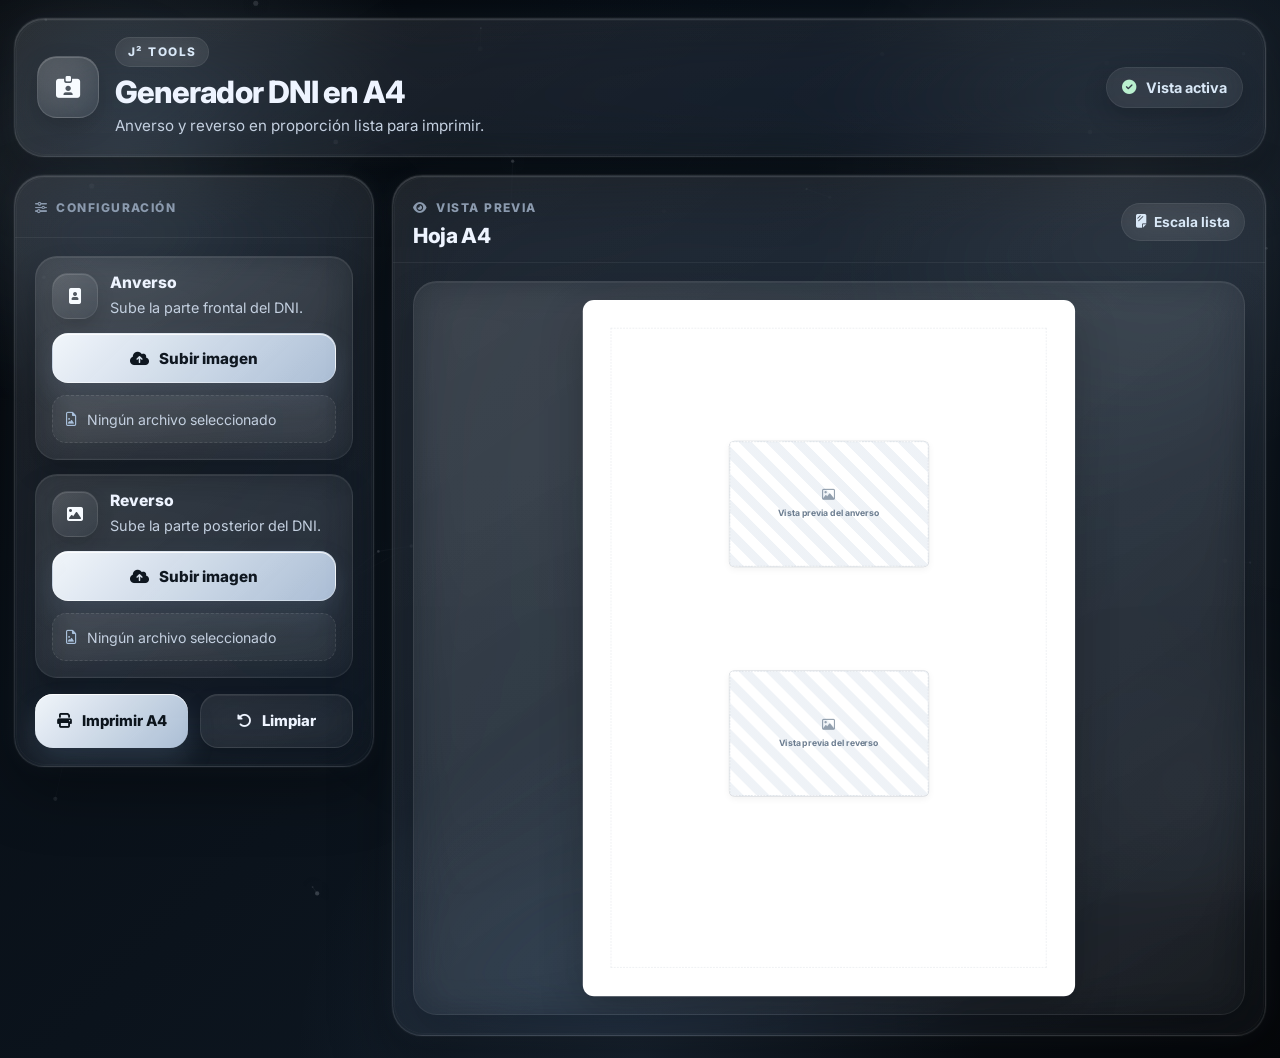
==== DNIs/dnis.html @ a663d4eb "feat: versión inicial completa de WorkRoom" ====
<!DOCTYPE html>
<html lang="es">
<head>
    <meta charset="UTF-8" />
    <meta name="viewport" content="width=device-width, initial-scale=1.0" />
    <title>Generador DNI A4 – J² Tools</title>
    <link rel="icon" type="image/png" href="https://i.postimg.cc/66Ct5ryw/j2.png" />

    <!-- TIPOGRAFÍA -->
    <link rel="preconnect" href="https://fonts.googleapis.com">
    <link rel="preconnect" href="https://fonts.gstatic.com" crossorigin>
    <link href="https://fonts.googleapis.com/css2?family=Inter:wght@400;500;600;700;800&display=swap" rel="stylesheet">

    <!-- ICONOS -->
    <link rel="stylesheet" href="https://cdnjs.cloudflare.com/ajax/libs/font-awesome/6.5.0/css/all.min.css">

    <!-- ESTILOS -->
    <link rel="stylesheet" href="./styles.css">
</head>
<body>

    <!-- INTRO -->
    <div id="introLoader" class="intro-loader" aria-hidden="true">
        <div class="intro-loader__core">
            <div class="intro-loader__ring"></div>
            <div class="intro-loader__ring intro-loader__ring--delay"></div>
            <div class="intro-loader__glow"></div>
            <p class="intro-loader__text">J² Tools</p>
        </div>
    </div>

    <!-- CANVAS MOLÉCULAS -->
    <canvas id="particleCanvas" aria-hidden="true"></canvas>

    <!-- FONDO -->
    <div class="page-bg" aria-hidden="true">
        <div class="bg-orb bg-orb--1"></div>
        <div class="bg-orb bg-orb--2"></div>
        <div class="bg-grid"></div>
    </div>

    <main class="app-shell">

        <!-- HEADER SIMPLE -->
        <header class="app-header glass-card">
            <a href="../index.html" class="brand" title="Ir al inicio">
                <div class="brand__icon">
                    <i class="fa-solid fa-id-card-clip"></i>
                </div>
                <div class="brand__text">
                    <span class="brand__chip">J² Tools</span>
                    <h1>Generador DNI en A4</h1>
                    <p>Anverso y reverso en proporción lista para imprimir.</p>
                </div>
            </a>

            <div class="header-status">
                <span class="status-pill">
                    <i class="fa-solid fa-circle-check"></i>
                    Vista activa
                </span>
            </div>
        </header>

        <!-- WORKSPACE -->
        <section class="workspace">

            <!-- PANEL IZQUIERDO -->
            <aside class="control-panel glass-card">
                <div class="section-head">
                    <div>
                        <span class="section-kicker">
                            <i class="fa-solid fa-sliders"></i>
                            Configuración
                        </span>
                    </div>
                </div>

                <div class="upload-list">

                    <article class="upload-item">
                        <div class="upload-item__head">
                            <div class="upload-item__icon">
                                <i class="fa-solid fa-image-portrait"></i>
                            </div>
                            <div>
                                <h3>Anverso</h3>
                                <p>Sube la parte frontal del DNI.</p>
                            </div>
                        </div>

                        <label for="file1" class="file-label">
                            <i class="fa-solid fa-cloud-arrow-up"></i>
                            <span>Subir imagen</span>
                        </label>
                        <input type="file" id="file1" accept="image/*" hidden>

                        <div class="file-meta" id="file1Name">
                            <i class="fa-regular fa-file-image"></i>
                            <span>Ningún archivo seleccionado</span>
                        </div>
                    </article>

                    <article class="upload-item">
                        <div class="upload-item__head">
                            <div class="upload-item__icon">
                                <i class="fa-solid fa-image"></i>
                            </div>
                            <div>
                                <h3>Reverso</h3>
                                <p>Sube la parte posterior del DNI.</p>
                            </div>
                        </div>

                        <label for="file2" class="file-label">
                            <i class="fa-solid fa-cloud-arrow-up"></i>
                            <span>Subir imagen</span>
                        </label>
                        <input type="file" id="file2" accept="image/*" hidden>

                        <div class="file-meta" id="file2Name">
                            <i class="fa-regular fa-file-image"></i>
                            <span>Ningún archivo seleccionado</span>
                        </div>
                    </article>

                </div>

                <div class="action-row">
                    <button id="printBtn" class="action-btn action-btn--primary" type="button">
                        <i class="fa-solid fa-print"></i>
                        <span>Imprimir A4</span>
                    </button>

                    <button id="clearBtn" class="action-btn action-btn--ghost" type="button">
                        <i class="fa-solid fa-rotate-left"></i>
                        <span>Limpiar</span>
                    </button>
                </div>

            </aside>

            <!-- PANEL DERECHO -->
            <section class="preview-panel glass-card">
                <div class="section-head">
                    <div>
                        <span class="section-kicker">
                            <i class="fa-solid fa-eye"></i>
                            Vista previa
                        </span>
                        <h2>Hoja A4</h2>
                    </div>

                    <span class="preview-badge">
                        <i class="fa-solid fa-sheet-plastic"></i>
                        Escala lista
                    </span>
                </div>

                <div class="preview-stage">
                    <div class="a4-preview-shell">
                        <div class="a4-wrapper">
                            <div class="a4-canvas" id="printArea">

                                <div class="dni-sheet">
                                    <div class="dni-slot">
                                        <div class="dni-slot__label"></div>
                                        <div class="dni-slot__frame">
                                            <img id="img1" alt="Anverso del DNI" />
                                            <div class="dni-placeholder" id="placeholder1">
                                                <i class="fa-regular fa-image"></i>
                                                <span>Vista previa del anverso</span>
                                            </div>
                                        </div>
                                    </div>

                                    <div class="dni-slot">
                                        <div class="dni-slot__label"></div>
                                        <div class="dni-slot__frame">
                                            <img id="img2" alt="Reverso del DNI" />
                                            <div class="dni-placeholder" id="placeholder2">
                                                <i class="fa-regular fa-image"></i>
                                                <span>Vista previa del reverso</span>
                                            </div>
                                        </div>
                                    </div>
                                </div>

                            </div>
                        </div>
                    </div>
                </div>
            </section>
        </section>
    </main>
<!-- MODAL ELEGANTE -->
<div id="customModal" class="custom-modal" aria-hidden="true">
    <div class="custom-modal__backdrop"></div>

    <div class="custom-modal__dialog" role="dialog" aria-modal="true" aria-labelledby="customModalTitle">
        <div class="custom-modal__icon">
            <i class="fa-solid fa-circle-exclamation"></i>
        </div>

        <div class="custom-modal__content">
            <span class="custom-modal__eyebrow">Atención</span>
            <h3 id="customModalTitle">Faltan imágenes</h3>
            <p id="customModalMessage">Sube ambas fotos antes de imprimir.</p>
        </div>

        <div class="custom-modal__actions">
            <button id="customModalOk" class="custom-modal__btn custom-modal__btn--primary" type="button">
                Entendido
            </button>
        </div>
    </div>
</div>
    <script src="./app.js"></script>
</body>
</html>
---- DNIs/styles.css ----
/* =========================================================
   J² TOOLS — GENERADOR DNI A4
   Estilo: Ultra Glass Silver + A4 Preview Real
   ========================================================= */

*,
*::before,
*::after {
    box-sizing: border-box;
}

:root {
    --bg-0: #05070a;
    --bg-1: #0a0f15;
    --bg-2: #101722;
    --bg-3: #16202c;

    --glass-0: rgba(255, 255, 255, 0.025);
    --glass-1: rgba(255, 255, 255, 0.045);
    --glass-2: rgba(255, 255, 255, 0.07);
    --glass-3: rgba(255, 255, 255, 0.10);
    --glass-4: rgba(255, 255, 255, 0.14);

    --line-1: rgba(255, 255, 255, 0.07);
    --line-2: rgba(255, 255, 255, 0.12);
    --line-3: rgba(255, 255, 255, 0.18);
    --line-4: rgba(255, 255, 255, 0.24);

    --text-1: #eef4ff;
    --text-2: #c4d0e0;
    --text-3: #8b9aae;

    --accent-1: #f7fbff;
    --accent-2: #d9e8f7;
    --accent-3: #a9c0db;
    --accent-4: #7390ae;

    --good: #baf0cf;
    --danger: #ffb8b8;

    --shadow-xl: 0 40px 100px rgba(0, 0, 0, 0.50);
    --shadow-lg: 0 24px 60px rgba(0, 0, 0, 0.34);
    --shadow-md: 0 16px 36px rgba(0, 0, 0, 0.24);
    --shadow-sm: 0 10px 24px rgba(0, 0, 0, 0.18);

    --glow-soft: 0 0 0 1px rgba(255,255,255,0.04), 0 0 28px rgba(180, 220, 255, 0.05);
    --glow-mid: 0 0 0 1px rgba(255,255,255,0.06), 0 0 38px rgba(190, 225, 255, 0.07);

    --radius-xl: 30px;
    --radius-lg: 24px;
    --radius-md: 18px;
    --radius-sm: 14px;

    --blur-xl: 28px;
    --blur-lg: 22px;
    --blur-md: 16px;

    --tr-fast: 0.22s ease;
    --tr-med: 0.35s ease;
}

html {
    scroll-behavior: smooth;
    scrollbar-width: thin;
    scrollbar-color: rgba(220, 235, 255, 0.24) transparent;
}

body {
    margin: 0;
    min-height: 100vh;
    overflow-x: hidden;
    font-family: "Inter", sans-serif;
    color: var(--text-1);
    background:
        radial-gradient(circle at 10% 12%, rgba(180, 220, 255, 0.14), transparent 20%),
        radial-gradient(circle at 88% 16%, rgba(255, 255, 255, 0.08), transparent 22%),
        radial-gradient(circle at 50% 100%, rgba(120, 160, 210, 0.12), transparent 28%),
        linear-gradient(135deg, #040609 0%, #091018 30%, #0d1620 65%, #05070a 100%);
}

/* =========================
   SCROLLBAR GLASS GLOBAL
   ========================= */

html::-webkit-scrollbar,
body::-webkit-scrollbar,
.a4-wrapper::-webkit-scrollbar,
.preview-panel::-webkit-scrollbar,
.upload-list::-webkit-scrollbar,
.custom-modal__dialog::-webkit-scrollbar {
    width: 12px;
    height: 12px;
}

html::-webkit-scrollbar-track,
body::-webkit-scrollbar-track,
.a4-wrapper::-webkit-scrollbar-track,
.preview-panel::-webkit-scrollbar-track,
.upload-list::-webkit-scrollbar-track,
.custom-modal__dialog::-webkit-scrollbar-track {
    background: linear-gradient(
        180deg,
        rgba(255,255,255,0.018),
        rgba(255,255,255,0.006)
    );
    border-radius: 999px;
}

html::-webkit-scrollbar-thumb,
body::-webkit-scrollbar-thumb,
.a4-wrapper::-webkit-scrollbar-thumb,
.preview-panel::-webkit-scrollbar-thumb,
.upload-list::-webkit-scrollbar-thumb,
.custom-modal__dialog::-webkit-scrollbar-thumb {
    border-radius: 999px;
    border: 2px solid transparent;
    background-clip: padding-box;
    background:
        linear-gradient(
            180deg,
            rgba(245, 250, 255, 0.30),
            rgba(180, 205, 230, 0.16)
        );
    box-shadow:
        inset 0 1px 0 rgba(255,255,255,0.36),
        inset 0 -1px 0 rgba(255,255,255,0.06),
        0 8px 18px rgba(0,0,0,0.22);
    transition:
        background var(--tr-fast),
        box-shadow var(--tr-fast),
        filter var(--tr-fast);
}

html::-webkit-scrollbar-thumb:hover,
body::-webkit-scrollbar-thumb:hover,
.a4-wrapper::-webkit-scrollbar-thumb:hover,
.preview-panel::-webkit-scrollbar-thumb:hover,
.upload-list::-webkit-scrollbar-thumb:hover,
.custom-modal__dialog::-webkit-scrollbar-thumb:hover {
    background:
        linear-gradient(
            180deg,
            rgba(248, 252, 255, 0.46),
            rgba(186, 213, 240, 0.24)
        );
    box-shadow:
        inset 0 1px 0 rgba(255,255,255,0.50),
        inset 0 -1px 0 rgba(255,255,255,0.08),
        0 10px 22px rgba(0,0,0,0.26),
        0 0 16px rgba(190, 220, 255, 0.08);
}

html::-webkit-scrollbar-thumb:active,
body::-webkit-scrollbar-thumb:active,
.a4-wrapper::-webkit-scrollbar-thumb:active,
.preview-panel::-webkit-scrollbar-thumb:active,
.upload-list::-webkit-scrollbar-thumb:active,
.custom-modal__dialog::-webkit-scrollbar-thumb:active {
    background:
        linear-gradient(
            180deg,
            rgba(255,255,255,0.58),
            rgba(198, 220, 244, 0.30)
        );
}

html::-webkit-scrollbar-corner,
body::-webkit-scrollbar-corner,
.a4-wrapper::-webkit-scrollbar-corner,
.preview-panel::-webkit-scrollbar-corner,
.upload-list::-webkit-scrollbar-corner,
.custom-modal__dialog::-webkit-scrollbar-corner {
    background: transparent;
}

/* =========================
   INTRO
   ========================= */

.intro-loader {
    position: fixed;
    inset: 0;
    z-index: 9999;
    display: flex;
    align-items: center;
    justify-content: center;
    background:
        radial-gradient(circle at center, rgba(210, 230, 255, 0.12), transparent 20%),
        linear-gradient(135deg, rgba(5, 7, 10, 0.95), rgba(10, 14, 20, 0.98));
    backdrop-filter: blur(16px);
    -webkit-backdrop-filter: blur(16px);
    transition: opacity 0.45s ease, visibility 0.45s ease;
}

.intro-loader.is-hidden {
    opacity: 0;
    visibility: hidden;
    pointer-events: none;
}

.intro-loader__core {
    position: relative;
    width: 126px;
    height: 126px;
    display: grid;
    place-items: center;
}

.intro-loader__ring,
.intro-loader__ring--delay {
    position: absolute;
    inset: 0;
    border-radius: 50%;
    border: 2px solid transparent;
}

.intro-loader__ring {
    border-top-color: rgba(245, 250, 255, 0.95);
    border-right-color: rgba(160, 190, 225, 0.60);
    box-shadow: 0 0 20px rgba(220, 235, 255, 0.10);
    animation: spin 1.15s linear infinite;
}

.intro-loader__ring--delay {
    inset: 12px;
    border-top-color: rgba(180, 205, 230, 0.55);
    border-left-color: rgba(245, 250, 255, 0.35);
    animation: spinReverse 1.9s linear infinite;
}

.intro-loader__glow {
    position: absolute;
    inset: 36px;
    border-radius: 50%;
    background:
        radial-gradient(circle, rgba(248, 251, 255, 0.95) 0%, rgba(185, 210, 235, 0.38) 42%, rgba(185, 210, 235, 0.06) 72%, transparent 100%);
    box-shadow:
        0 0 18px rgba(210, 230, 255, 0.18),
        0 0 40px rgba(180, 205, 230, 0.08);
}

.intro-loader__text {
    position: absolute;
    bottom: -28px;
    margin: 0;
    font-size: 0.95rem;
    font-weight: 800;
    letter-spacing: 0.18em;
    text-transform: uppercase;
    color: var(--accent-2);
}

/* =========================
   CANVAS Y FONDO
   ========================= */

#particleCanvas {
    position: fixed;
    inset: 0;
    width: 100%;
    height: 100%;
    z-index: 0;
    pointer-events: none;
    opacity: 0.62;
}

.page-bg {
    position: fixed;
    inset: 0;
    z-index: 0;
    pointer-events: none;
    overflow: hidden;
}

.bg-orb {
    position: absolute;
    border-radius: 50%;
    filter: blur(80px);
    opacity: 0.72;
    animation: floatOrb 14s ease-in-out infinite;
}

.bg-orb--1 {
    width: 320px;
    height: 320px;
    top: 4%;
    left: -90px;
    background: radial-gradient(circle, rgba(215, 235, 255, 0.20), rgba(160, 190, 225, 0.06), transparent 72%);
}

.bg-orb--2 {
    width: 380px;
    height: 380px;
    right: -120px;
    bottom: -100px;
    background: radial-gradient(circle, rgba(255, 255, 255, 0.14), rgba(150, 180, 210, 0.05), transparent 72%);
    animation-delay: -4s;
}

.bg-grid {
    position: absolute;
    inset: 0;
    background-image:
        linear-gradient(rgba(255, 255, 255, 0.03) 1px, transparent 1px),
        linear-gradient(90deg, rgba(255, 255, 255, 0.03) 1px, transparent 1px);
    background-size: 34px 34px;
    mask-image: radial-gradient(circle at center, black 35%, transparent 88%);
    opacity: 0.22;
}

/* =========================
   LAYOUT GENERAL
   ========================= */

.app-shell {
    position: relative;
    z-index: 2;
    width: min(1380px, calc(100% - 28px));
    margin: 0 auto;
    padding: 18px 0 22px;
}

.glass-card {
    position: relative;
    overflow: hidden;
    border-radius: var(--radius-xl);
    border: 1px solid rgba(255, 255, 255, 0.09);
    background:
        linear-gradient(145deg, rgba(255,255,255,0.085), rgba(255,255,255,0.028)),
        linear-gradient(180deg, rgba(255,255,255,0.018), rgba(255,255,255,0.008));
    box-shadow:
        var(--shadow-lg),
        var(--glow-soft),
        inset 0 1px 0 rgba(255,255,255,0.12),
        inset 0 -1px 0 rgba(255,255,255,0.02);
    backdrop-filter: blur(var(--blur-xl)) saturate(140%);
    -webkit-backdrop-filter: blur(var(--blur-xl)) saturate(140%);
}

.glass-card::before {
    content: "";
    position: absolute;
    inset: 0;
    pointer-events: none;
    background:
        linear-gradient(
            120deg,
            transparent 0%,
            rgba(255,255,255,0.02) 18%,
            rgba(255,255,255,0.08) 30%,
            rgba(255,255,255,0.02) 44%,
            transparent 60%
        );
    transform: translateX(-130%);
    transition: transform 1s ease;
}

.glass-card::after {
    content: "";
    position: absolute;
    inset: 1px;
    border-radius: inherit;
    pointer-events: none;
    border: 1px solid rgba(255,255,255,0.04);
    opacity: 0.8;
}

.glass-card:hover::before {
    transform: translateX(130%);
}

/* =========================
   HEADER
   ========================= */

.app-header {
    display: flex;
    align-items: center;
    justify-content: space-between;
    gap: 18px;
    padding: 18px 22px;
    margin-bottom: 18px;
}

.brand {
    min-width: 0;
    display: flex;
    align-items: center;
    gap: 16px;
    color: inherit;
    text-decoration: none;
}

.brand__icon {
    width: 62px;
    height: 62px;
    flex-shrink: 0;
    display: grid;
    place-items: center;
    border-radius: 20px;
    color: var(--accent-1);
    font-size: 1.35rem;
    background:
        linear-gradient(145deg, rgba(255, 255, 255, 0.16), rgba(185, 210, 235, 0.05));
    border: 1px solid var(--line-2);
    box-shadow:
        inset 0 1px 0 rgba(255, 255, 255, 0.16),
        0 10px 24px rgba(0, 0, 0, 0.18);
    backdrop-filter: blur(16px);
    -webkit-backdrop-filter: blur(16px);
}

.brand__text {
    min-width: 0;
}

.brand__chip {
    display: inline-flex;
    align-items: center;
    padding: 7px 12px;
    margin-bottom: 8px;
    border-radius: 999px;
    font-size: 0.74rem;
    font-weight: 800;
    text-transform: uppercase;
    letter-spacing: 0.12em;
    color: var(--accent-2);
    background: rgba(255, 255, 255, 0.05);
    border: 1px solid rgba(255, 255, 255, 0.08);
    backdrop-filter: blur(14px);
    -webkit-backdrop-filter: blur(14px);
}

.brand__text h1 {
    margin: 0 0 6px;
    font-size: clamp(1.35rem, 2.4vw, 2rem);
    font-weight: 800;
    line-height: 1.08;
    letter-spacing: -0.03em;
    color: var(--text-1);
}

.brand__text p {
    margin: 0;
    color: var(--text-2);
    font-size: 0.95rem;
    line-height: 1.55;
}

.header-status {
    flex-shrink: 0;
}

.status-pill {
    display: inline-flex;
    align-items: center;
    gap: 10px;
    padding: 11px 15px;
    border-radius: 999px;
    font-size: 0.9rem;
    font-weight: 700;
    color: var(--accent-2);
    background: rgba(255, 255, 255, 0.055);
    border: 1px solid var(--line-1);
    box-shadow: var(--shadow-sm);
    backdrop-filter: blur(18px) saturate(135%);
    -webkit-backdrop-filter: blur(18px) saturate(135%);
}

.status-pill i {
    color: var(--good);
}

/* =========================
   WORKSPACE
   ========================= */

.workspace {
    display: grid;
    grid-template-columns: 360px minmax(0, 1fr);
    gap: 18px;
    align-items: start;
}

/* =========================
   PANEL CABECERA
   ========================= */

.section-head {
    display: flex;
    align-items: center;
    justify-content: space-between;
    gap: 14px;
    padding: 20px 20px 14px;
    border-bottom: 1px solid rgba(255, 255, 255, 0.06);
}

.section-kicker {
    display: inline-flex;
    align-items: center;
    gap: 8px;
    margin-bottom: 8px;
    font-size: 0.75rem;
    font-weight: 800;
    text-transform: uppercase;
    letter-spacing: 0.12em;
    color: var(--text-3);
}

.section-head h2 {
    margin: 0;
    font-size: 1.3rem;
    font-weight: 800;
    color: var(--text-1);
    letter-spacing: -0.02em;
}

.preview-badge {
    display: inline-flex;
    align-items: center;
    gap: 8px;
    padding: 10px 14px;
    border-radius: 999px;
    font-size: 0.86rem;
    font-weight: 700;
    color: var(--accent-2);
    background: rgba(255, 255, 255, 0.05);
    border: 1px solid var(--line-1);
    backdrop-filter: blur(16px) saturate(135%);
    -webkit-backdrop-filter: blur(16px) saturate(135%);
}

/* =========================
   PANEL IZQUIERDO
   ========================= */

.control-panel {
    position: sticky;
    top: 14px;
    padding-bottom: 18px;
}

.upload-list {
    padding: 18px 20px 12px;
    display: grid;
    gap: 14px;
}

.upload-item {
    padding: 16px;
    border-radius: 22px;
    border: 1px solid rgba(255, 255, 255, 0.08);
    background:
        linear-gradient(145deg, rgba(255,255,255,0.07), rgba(255,255,255,0.025));
    box-shadow:
        inset 0 1px 0 rgba(255,255,255,0.08),
        inset 0 -1px 0 rgba(255,255,255,0.02),
        0 14px 28px rgba(0, 0, 0, 0.16);
    backdrop-filter: blur(18px) saturate(135%);
    -webkit-backdrop-filter: blur(18px) saturate(135%);
    transition:
        transform var(--tr-fast),
        border-color var(--tr-fast),
        box-shadow var(--tr-fast);
}

.upload-item:hover {
    transform: translateY(-2px);
    border-color: rgba(255,255,255,0.14);
    box-shadow:
        inset 0 1px 0 rgba(255,255,255,0.10),
        inset 0 -1px 0 rgba(255,255,255,0.03),
        0 18px 34px rgba(0,0,0,0.22),
        0 0 18px rgba(190,220,255,0.05);
}

.upload-item__head {
    display: flex;
    align-items: flex-start;
    gap: 12px;
    margin-bottom: 14px;
}

.upload-item__icon {
    width: 46px;
    height: 46px;
    flex-shrink: 0;
    display: grid;
    place-items: center;
    border-radius: 16px;
    color: var(--accent-1);
    background:
        linear-gradient(145deg, rgba(255, 255, 255, 0.13), rgba(170, 195, 220, 0.04));
    border: 1px solid var(--line-1);
    box-shadow:
        inset 0 1px 0 rgba(255,255,255,0.12),
        0 8px 18px rgba(0,0,0,0.14);
}

.upload-item__head h3 {
    margin: 0 0 5px;
    font-size: 0.98rem;
    font-weight: 800;
    color: var(--text-1);
}

.upload-item__head p {
    margin: 0;
    font-size: 0.9rem;
    line-height: 1.5;
    color: var(--text-2);
}

.file-label {
    width: 100%;
    min-height: 50px;
    display: inline-flex;
    align-items: center;
    justify-content: center;
    gap: 10px;
    padding: 13px 16px;
    border-radius: 16px;
    cursor: pointer;
    user-select: none;
    font-size: 0.95rem;
    font-weight: 800;
    color: #0f1720;
    background:
        linear-gradient(135deg, rgba(245, 250, 255, 0.98), rgba(190, 210, 235, 0.88));
    border: 1px solid rgba(255, 255, 255, 0.28);
    box-shadow:
        0 12px 26px rgba(120, 145, 175, 0.18),
        inset 0 1px 0 rgba(255, 255, 255, 0.84);
    transition:
        transform var(--tr-fast),
        box-shadow var(--tr-fast),
        filter var(--tr-fast);
}

.file-label:hover {
    transform: translateY(-2px);
    filter: brightness(1.03);
    box-shadow:
        0 16px 30px rgba(120, 145, 175, 0.24),
        inset 0 1px 0 rgba(255, 255, 255, 0.92);
}

.file-meta {
    margin-top: 12px;
    min-height: 48px;
    display: flex;
    align-items: center;
    gap: 10px;
    padding: 12px 13px;
    border-radius: 14px;
    font-size: 0.88rem;
    color: var(--text-2);
    background: rgba(255, 255, 255, 0.035);
    border: 1px dashed rgba(255, 255, 255, 0.10);
    word-break: break-word;
    backdrop-filter: blur(14px);
    -webkit-backdrop-filter: blur(14px);
}

.file-meta i {
    color: var(--accent-3);
}

.action-row {
    padding: 4px 20px 0;
    display: grid;
    grid-template-columns: 1fr 1fr;
    gap: 12px;
}

.action-btn {
    position: relative;
    overflow: hidden;
    min-height: 54px;
    border: none;
    outline: none;
    border-radius: 18px;
    cursor: pointer;
    display: inline-flex;
    align-items: center;
    justify-content: center;
    gap: 10px;
    padding: 14px 18px;
    font-family: inherit;
    font-size: 0.93rem;
    font-weight: 800;
    transition:
        transform var(--tr-fast),
        box-shadow var(--tr-fast),
        filter var(--tr-fast),
        border-color var(--tr-fast);
}

.action-btn:hover {
    transform: translateY(-2px);
}

.action-btn--primary {
    color: #0c141c;
    background:
        linear-gradient(135deg, rgba(245, 250, 255, 0.98), rgba(188, 208, 232, 0.90));
    box-shadow:
        0 14px 28px rgba(120, 145, 175, 0.20),
        inset 0 1px 0 rgba(255, 255, 255, 0.86);
}

.action-btn--ghost {
    color: var(--text-1);
    background:
        linear-gradient(145deg, rgba(255, 255, 255, 0.07), rgba(255, 255, 255, 0.035));
    border: 1px solid rgba(255, 255, 255, 0.10);
    box-shadow:
        inset 0 1px 0 rgba(255, 255, 255, 0.06),
        0 10px 20px rgba(0, 0, 0, 0.14);
    backdrop-filter: blur(16px);
    -webkit-backdrop-filter: blur(16px);
}

.info-box {
    margin: 14px 20px 0;
    display: flex;
    align-items: flex-start;
    gap: 12px;
    padding: 16px;
    border-radius: 20px;
    background:
        linear-gradient(145deg, rgba(255,255,255,0.06), rgba(180,205,230,0.025));
    border: 1px solid rgba(255,255,255,0.09);
    box-shadow:
        inset 0 1px 0 rgba(255,255,255,0.08),
        0 12px 28px rgba(0,0,0,0.16);
    backdrop-filter: blur(18px) saturate(135%);
    -webkit-backdrop-filter: blur(18px) saturate(135%);
}

.info-box i {
    flex-shrink: 0;
    margin-top: 2px;
    color: var(--accent-2);
}

.info-box p {
    margin: 0;
    font-size: 0.9rem;
    line-height: 1.6;
    color: var(--text-2);
}

.info-box strong {
    color: var(--accent-1);
}

/* =========================
   PANEL DERECHO / PREVIEW
   ========================= */

.preview-panel {
    min-height: calc(100vh - 130px);
}

.preview-stage {
    padding: 18px 20px 20px;
}

.a4-preview-shell {
    display: flex;
    justify-content: center;
    align-items: flex-start;
}

.a4-wrapper {
    width: 100%;
    padding: 18px;
    border-radius: 24px;
    background:
        linear-gradient(145deg, rgba(255,255,255,0.05), rgba(255,255,255,0.016));
    border: 1px solid rgba(255,255,255,0.08);
    overflow: auto;
    box-shadow:
        inset 0 1px 0 rgba(255,255,255,0.06),
        0 20px 44px rgba(0,0,0,0.16);
    backdrop-filter: blur(20px) saturate(135%);
    -webkit-backdrop-filter: blur(20px) saturate(135%);
}

/* =========================
   A4 VISUAL EN PANTALLA
   ========================= */

.a4-canvas {
    position: relative;
    width: 210mm;
    height: 297mm;
    margin: 0 auto;
    transform: scale(0.62);
    transform-origin: top center;
    margin-bottom: -113mm;
    border-radius: 18px;
    background: #ffffff;
    box-shadow:
        0 28px 70px rgba(0, 0, 0, 0.24),
        0 0 0 1px rgba(60, 70, 90, 0.08);
    overflow: hidden;
}

.a4-canvas::before {
    content: "";
    position: absolute;
    inset: 12mm;
    border: 1px dashed rgba(110, 125, 145, 0.18);
    pointer-events: none;
}

/* =========================
   HOJA DNI
   ========================= */

.dni-sheet {
    position: absolute;
    inset: 0;
}

/* Tamaño real del DNI peruano:
   8.54 cm x 5.4 cm = 85.4mm x 54mm */

.dni-slot {
    position: absolute;
    left: 50%;
    transform: translateX(-50%);
    width: 85.4mm;
}

.dni-slot:nth-child(1) {
    top: 56mm;
}

.dni-slot:nth-child(2) {
    top: 154mm;
}

.dni-slot__label {
    margin-bottom: 4mm;
    text-align: center;
    font-size: 4.1mm;
    font-weight: 700;
    letter-spacing: 0.04em;
    color: #4d6075;
}

.dni-slot__frame {
    position: relative;
    width: 85.4mm;
    height: 54mm;
    border-radius: 2.4mm;
    overflow: hidden;
    border: 0.35mm solid rgba(70, 85, 105, 0.24);
    background: #ffffff;
    box-shadow: 0 1mm 3mm rgba(0, 0, 0, 0.05);
}

.dni-slot__frame img {
    position: absolute;
    inset: 0;
    width: 100%;
    height: 100%;
    object-fit: contain;
    object-position: center;
    display: none;
    background: #ffffff;
    z-index: 2;
}

.dni-placeholder {
    position: absolute;
    inset: 0;
    z-index: 1;
    display: flex;
    flex-direction: column;
    align-items: center;
    justify-content: center;
    gap: 3mm;
    padding: 4mm;
    text-align: center;
    color: #6c7d90;
    border: 0.35mm dashed rgba(125, 140, 160, 0.32);
    background:
        repeating-linear-gradient(
            45deg,
            rgba(225, 232, 240, 0.55) 0,
            rgba(225, 232, 240, 0.55) 4mm,
            rgba(255, 255, 255, 0.96) 4mm,
            rgba(255, 255, 255, 0.96) 8mm
        );
}

.dni-placeholder i {
    font-size: 5.5mm;
    opacity: 0.7;
}

.dni-placeholder span {
    font-size: 3.7mm;
    line-height: 1.35;
    font-weight: 700;
}

/* =========================
   ACCESIBILIDAD / INPUTS
   ========================= */

input[type="file"] {
    position: absolute;
    opacity: 0;
    pointer-events: none;
}

button:focus-visible,
label:focus-visible,
a:focus-visible {
    outline: 2px solid rgba(220, 235, 255, 0.9);
    outline-offset: 3px;
}

/* =========================
   IMPRESIÓN
   ========================= */

@page {
    size: A4 portrait;
    margin: 0;
}

@media print {
    html,
    body {
        width: 210mm;
        height: 297mm;
        margin: 0 !important;
        padding: 0 !important;
        background: #ffffff !important;
    }

    .intro-loader,
    #particleCanvas,
    .page-bg,
    .app-header,
    .control-panel,
    .section-head,
    .preview-badge {
        display: none !important;
    }

    .app-shell,
    .workspace,
    .preview-panel,
    .preview-stage,
    .a4-preview-shell,
    .a4-wrapper {
        width: 100% !important;
        max-width: 100% !important;
        min-height: 0 !important;
        margin: 0 !important;
        padding: 0 !important;
        background: transparent !important;
        border: none !important;
        border-radius: 0 !important;
        box-shadow: none !important;
        backdrop-filter: none !important;
        -webkit-backdrop-filter: none !important;
    }

    .workspace {
        display: block !important;
    }

    .a4-canvas {
        width: 210mm !important;
        height: 297mm !important;
        transform: none !important;
        margin: 0 !important;
        border-radius: 0 !important;
        box-shadow: none !important;
        background: #ffffff !important;
        overflow: hidden !important;
        page-break-inside: avoid;
    }

    .a4-canvas::before {
        display: none !important;
    }

    .dni-slot__frame {
        box-shadow: none !important;
    }
}

/* =========================
   MODAL ELEGANTE
   ========================= */

.custom-modal {
    position: fixed;
    inset: 0;
    z-index: 10000;
    display: grid;
    place-items: center;
    padding: 20px;
    opacity: 0;
    visibility: hidden;
    pointer-events: none;
    transition:
        opacity 0.28s ease,
        visibility 0.28s ease;
}

.custom-modal.is-open {
    opacity: 1;
    visibility: visible;
    pointer-events: auto;
}

.custom-modal__backdrop {
    position: absolute;
    inset: 0;
    background: rgba(3, 6, 10, 0.58);
    backdrop-filter: blur(10px);
    -webkit-backdrop-filter: blur(10px);
}

.custom-modal__dialog {
    position: relative;
    z-index: 1;
    width: min(460px, 100%);
    max-height: min(86vh, 720px);
    overflow: auto;
    padding: 26px 24px 22px;
    border-radius: 26px;
    border: 1px solid rgba(255, 255, 255, 0.10);
    background:
        linear-gradient(145deg, rgba(18, 24, 34, 0.92), rgba(10, 14, 20, 0.94));
    box-shadow:
        0 30px 80px rgba(0, 0, 0, 0.42),
        inset 0 1px 0 rgba(255, 255, 255, 0.08);
    text-align: center;
    transform: translateY(14px) scale(0.96);
    backdrop-filter: blur(24px) saturate(145%);
    -webkit-backdrop-filter: blur(24px) saturate(145%);
    transition: transform 0.28s ease;
}

.custom-modal.is-open .custom-modal__dialog {
    transform: translateY(0) scale(1);
}

.custom-modal__icon {
    width: 74px;
    height: 74px;
    margin: 0 auto 18px;
    display: grid;
    place-items: center;
    border-radius: 50%;
    font-size: 1.7rem;
    color: #ffe7b8;
    background:
        radial-gradient(circle at 30% 30%, rgba(255, 235, 190, 0.30), rgba(255, 190, 120, 0.10)),
        linear-gradient(145deg, rgba(255, 255, 255, 0.08), rgba(255, 255, 255, 0.03));
    border: 1px solid rgba(255, 235, 190, 0.16);
    box-shadow:
        0 16px 34px rgba(0, 0, 0, 0.22),
        inset 0 1px 0 rgba(255, 255, 255, 0.10);
}

.custom-modal__eyebrow {
    display: inline-block;
    margin-bottom: 8px;
    font-size: 0.74rem;
    font-weight: 800;
    letter-spacing: 0.14em;
    text-transform: uppercase;
    color: #9fb3c8;
}

.custom-modal__content h3 {
    margin: 0 0 10px;
    font-size: 1.35rem;
    font-weight: 800;
    color: #eef4ff;
    letter-spacing: -0.03em;
}

.custom-modal__content p {
    margin: 0;
    font-size: 0.98rem;
    line-height: 1.6;
    color: #bac7d8;
}

.custom-modal__actions {
    margin-top: 22px;
    display: flex;
    justify-content: center;
}

.custom-modal__btn {
    min-width: 160px;
    min-height: 52px;
    border: none;
    border-radius: 16px;
    padding: 14px 20px;
    font-family: inherit;
    font-size: 0.95rem;
    font-weight: 800;
    cursor: pointer;
    transition:
        transform 0.2s ease,
        box-shadow 0.2s ease,
        filter 0.2s ease;
}

.custom-modal__btn:hover {
    transform: translateY(-2px);
    filter: brightness(1.03);
}

.custom-modal__btn--primary {
    color: #101722;
    background:
        linear-gradient(135deg, rgba(245, 250, 255, 0.98), rgba(198, 216, 238, 0.92));
    box-shadow:
        0 14px 28px rgba(120, 145, 175, 0.18),
        inset 0 1px 0 rgba(255, 255, 255, 0.85);
}

@media (max-width: 560px) {
    .custom-modal__dialog {
        padding: 22px 18px 18px;
        border-radius: 22px;
    }

    .custom-modal__icon {
        width: 64px;
        height: 64px;
        font-size: 1.45rem;
    }

    .custom-modal__content h3 {
        font-size: 1.18rem;
    }

    .custom-modal__content p {
        font-size: 0.93rem;
    }

    .custom-modal__btn {
        width: 100%;
        min-width: 0;
    }
}

/* =========================
   RESPONSIVE
   ========================= */

@media (max-width: 1180px) {
    .workspace {
        grid-template-columns: 1fr;
    }

    .control-panel {
        position: relative;
        top: unset;
    }

    .preview-panel {
        min-height: 0;
    }
}

@media (max-width: 860px) {
    .app-shell {
        width: min(100% - 16px, 1380px);
        padding-top: 12px;
    }

    .app-header,
    .section-head,
    .preview-stage,
    .upload-list,
    .action-row,
    .info-box {
        padding-left: 16px;
        padding-right: 16px;
    }

    .app-header {
        flex-direction: column;
        align-items: flex-start;
    }

    .header-status {
        width: 100%;
    }

    .status-pill {
        width: 100%;
        justify-content: center;
    }

    .action-row {
        grid-template-columns: 1fr;
    }

    .preview-badge {
        display: none;
    }

    .a4-wrapper {
        padding: 10px;
    }

    .a4-canvas {
        transform: scale(0.46);
        margin-bottom: -160mm;
    }
}

@media (max-width: 560px) {
    .brand {
        align-items: flex-start;
    }

    .brand__icon {
        width: 54px;
        height: 54px;
        border-radius: 18px;
    }

    .brand__text h1 {
        font-size: 1.24rem;
    }

    .brand__text p {
        font-size: 0.9rem;
    }

    .section-head h2 {
        font-size: 1.1rem;
    }

    .upload-item,
    .info-box {
        border-radius: 18px;
    }

    .a4-canvas {
        transform: scale(0.34);
        margin-bottom: -196mm;
    }
}

/* =========================
   ANIMACIONES
   ========================= */

@keyframes spin {
    from { transform: rotate(0deg); }
    to   { transform: rotate(360deg); }
}

@keyframes spinReverse {
    from { transform: rotate(360deg); }
    to   { transform: rotate(0deg); }
}

@keyframes floatOrb {
    0%, 100% {
        transform: translate3d(0, 0, 0) scale(1);
    }
    25% {
        transform: translate3d(12px, -18px, 0) scale(1.03);
    }
    50% {
        transform: translate3d(-8px, 10px, 0) scale(0.98);
    }
    75% {
        transform: translate3d(16px, 6px, 0) scale(1.02);
    }
}
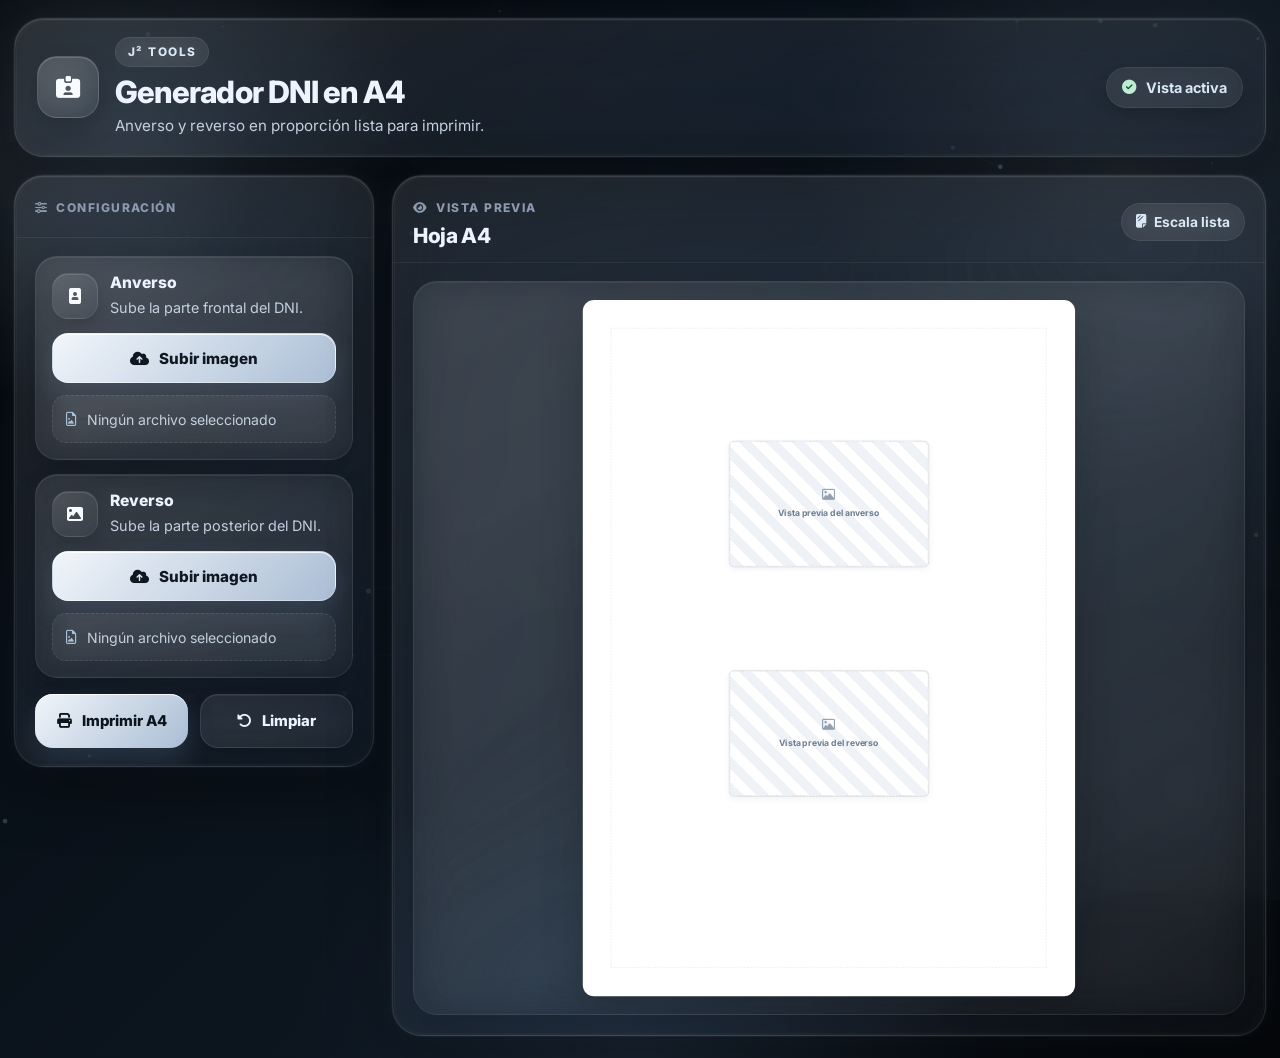
==== commit ad16e946: "feat: mejorar diseño del portafolio" ====
--- a/DNIs/dnis.html
+++ b/DNIs/dnis.html
@@ -4,7 +4,7 @@
     <meta charset="UTF-8" />
     <meta name="viewport" content="width=device-width, initial-scale=1.0" />
     <title>Generador DNI A4 – J² Tools</title>
-    <link rel="icon" type="image/png" href="https://i.postimg.cc/66Ct5ryw/j2.png" />
+    <link rel="icon" type="image/png" href="https://i.postimg.cc/fyML87S7/logo3.png" />
 
     <!-- TIPOGRAFÍA -->
     <link rel="preconnect" href="https://fonts.googleapis.com">
